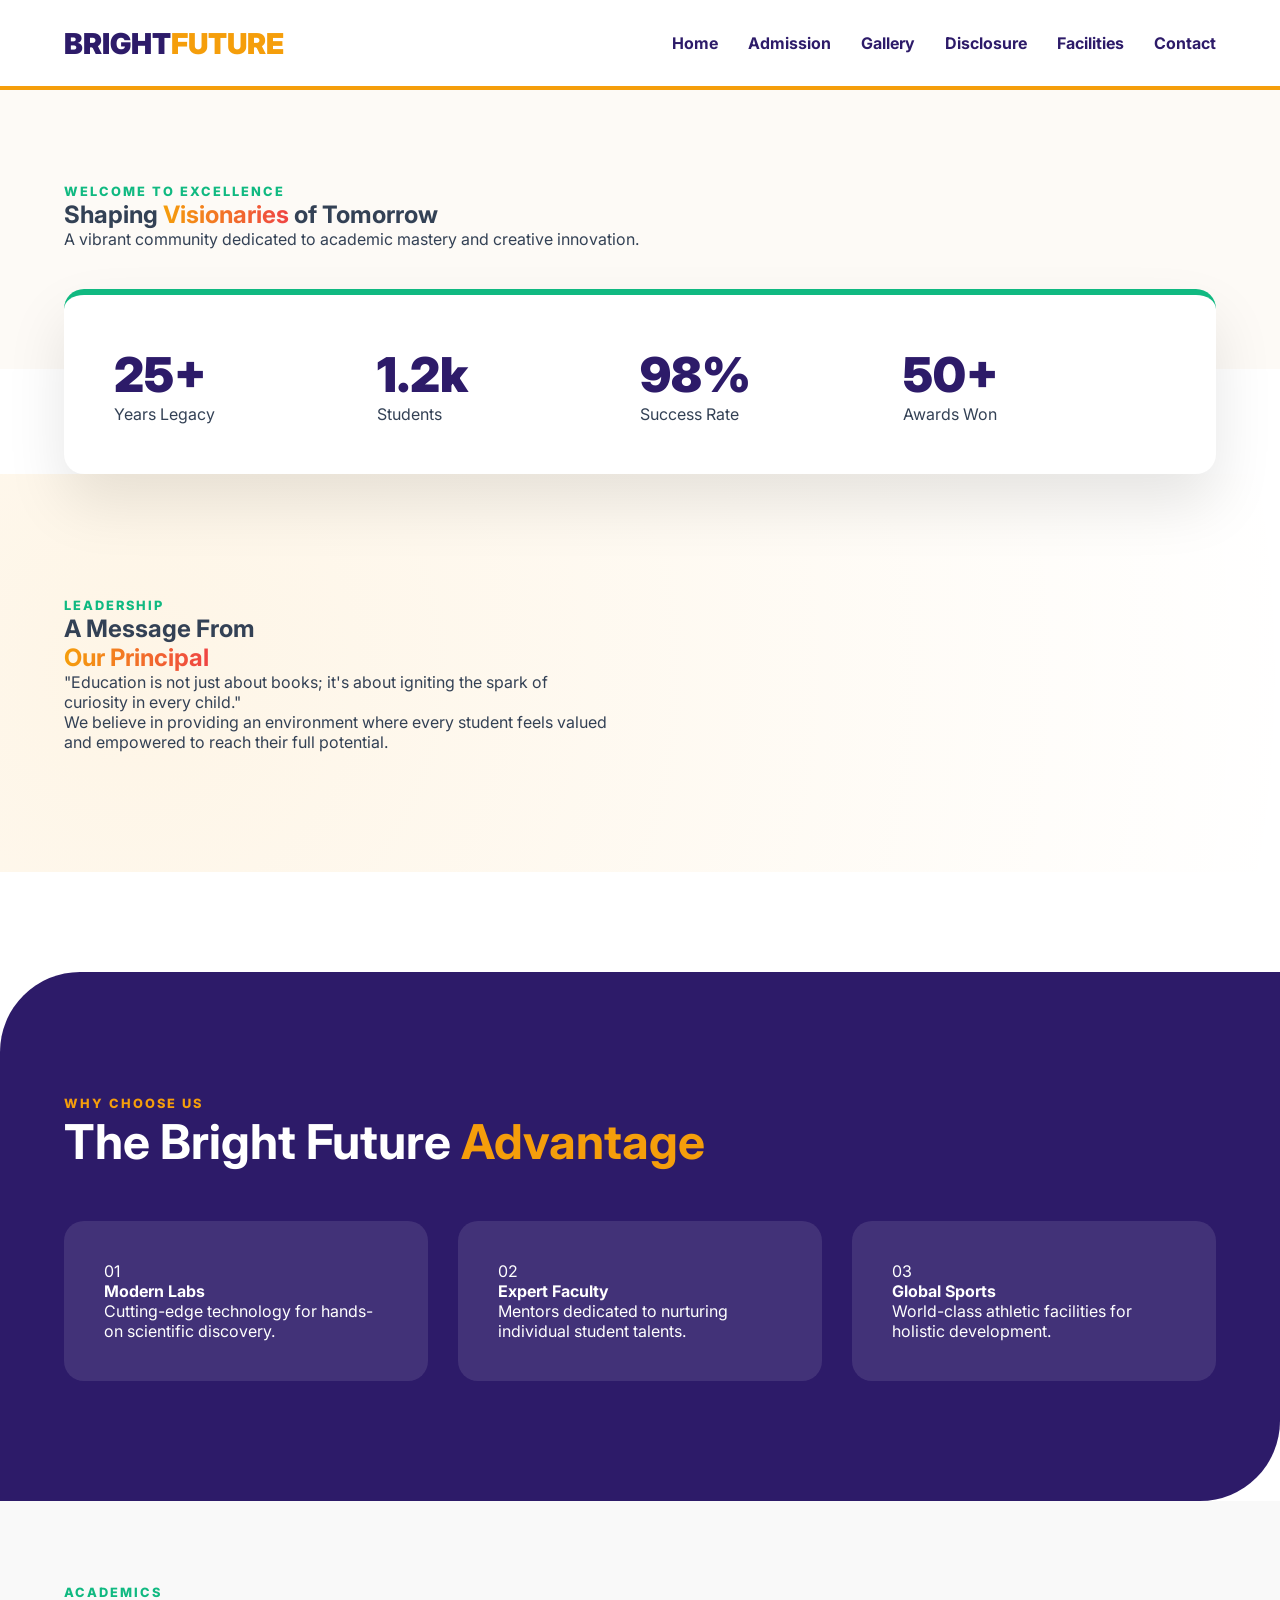
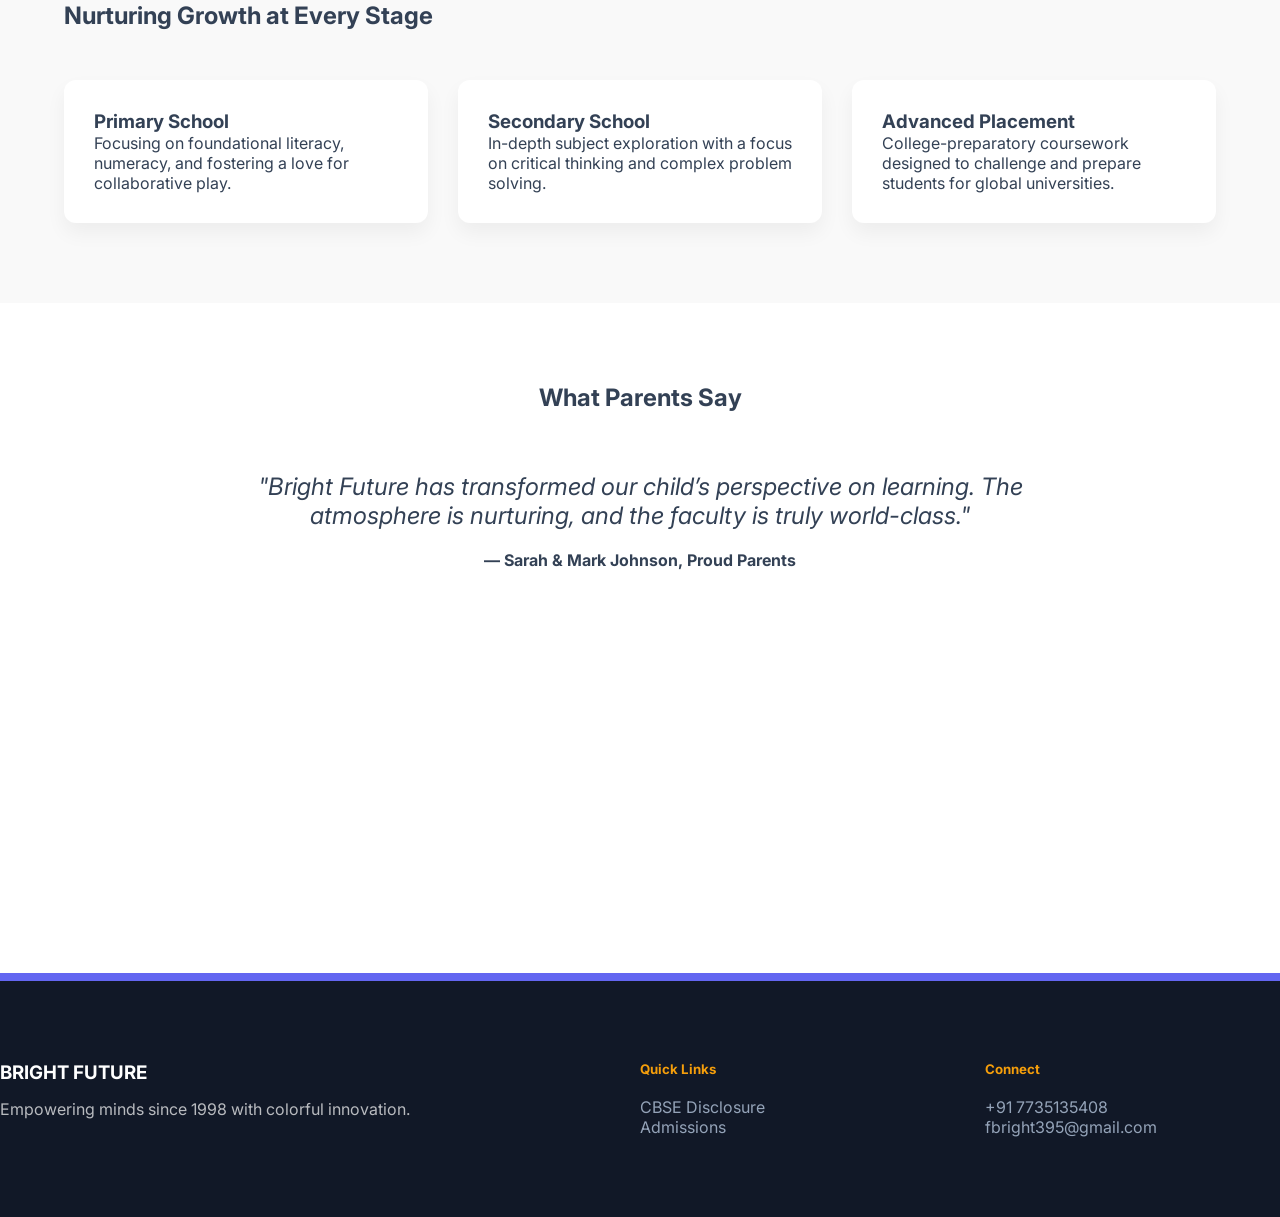
==== index.html @ 4fc4b524 "first commit" ====
<!DOCTYPE html>
<html lang="en">
<head>
    <meta charset="UTF-8">
    <meta name="viewport" content="width=device-width, initial-scale=1.0">
    <title>Bright Future Public School | Excellence in Education</title>
    <link rel="stylesheet" href="style.css">
    <link href="https://fonts.googleapis.com/css2?family=Inter:wght@400;700;900&display=swap" rel="stylesheet">
</head>
<body>

    <div id="header-placeholder"></div>

    <main>
        <section class="hero-section">
            <div class="container">
                <div class="hero-content">
                    <span class="eyebrow">Welcome to Excellence</span>
                    <h1>Shaping <span class="text-gradient">Visionaries</span> of Tomorrow</h1>
                    <p>A vibrant community dedicated to academic mastery and creative innovation.</p>
                </div>
            </div>
        </section>

        <div class="container">
            <div class="stats-bar">
                <div class="stat-item">
                    <span class="stat-num">25+</span>
                    <span class="stat-label">Years Legacy</span>
                </div>
                <div class="stat-item">
                    <span class="stat-num">1.2k</span>
                    <span class="stat-label">Students</span>
                </div>
                <div class="stat-item">
                    <span class="stat-num">98%</span>
                    <span class="stat-label">Success Rate</span>
                </div>
                <div class="stat-item">
                    <span class="stat-num">50+</span>
                    <span class="stat-label">Awards Won</span>
                </div>
            </div>
        </div>

        <section class="principal-section">
            <div class="container">
                <div class="p-layout">
                    <!-- <div class="p-image-box">
                        <img src="principal.jpg" alt="Principal">
                    </div> -->
                    <div class="p-content">
                        <span class="eyebrow">Leadership</span>
                        <h2>A Message From <br><span class="text-gradient">Our Principal</span></h2>
                        <p class="p-quote">"Education is not just about books; it's about igniting the spark of curiosity in every child."</p>
                        <p>We believe in providing an environment where every student feels valued and empowered to reach their full potential.</p>
                    </div>
                </div>
            </div>
        </section>

        <section class="why-us">
            <div class="container">
                <span class="eyebrow" style="color: var(--accent);">Why Choose Us</span>
                <h2 style="font-size: 3rem; margin-bottom: 40px;">The Bright Future <span style="color: var(--accent);">Advantage</span></h2>
                <div class="feature-grid-premium">
                    <div class="f-card">
                        <span class="f-num">01</span>
                        <h4>Modern Labs</h4>
                        <p>Cutting-edge technology for hands-on scientific discovery.</p>
                    </div>
                    <div class="f-card">
                        <span class="f-num">02</span>
                        <h4>Expert Faculty</h4>
                        <p>Mentors dedicated to nurturing individual student talents.</p>
                    </div>
                    <div class="f-card">
                        <span class="f-num">03</span>
                        <h4>Global Sports</h4>
                        <p>World-class athletic facilities for holistic development.</p>
                    </div>
                </div>
            </div>
        </section>
        <section class="programs-section" style="padding: 80px 0; background: #f9f9f9;">
            <div class="container">
                <span class="eyebrow">Academics</span>
                <h2 style="margin-bottom: 50px;">Nurturing Growth at Every Stage</h2>
                <div class="programs-grid" style="display: grid; grid-template-columns: repeat(auto-fit, minmax(300px, 1fr)); gap: 30px;">
                    <div class="program-card" style="padding: 30px; background: white; border-radius: 12px; box-shadow: 0 10px 20px rgba(0,0,0,0.05);">
                        <h3>Primary School</h3>
                        <p>Focusing on foundational literacy, numeracy, and fostering a love for collaborative play.</p>
                    </div>
                    <div class="program-card" style="padding: 30px; background: white; border-radius: 12px; box-shadow: 0 10px 20px rgba(0,0,0,0.05);">
                        <h3>Secondary School</h3>
                        <p>In-depth subject exploration with a focus on critical thinking and complex problem solving.</p>
                    </div>
                    <div class="program-card" style="padding: 30px; background: white; border-radius: 12px; box-shadow: 0 10px 20px rgba(0,0,0,0.05);">
                        <h3>Advanced Placement</h3>
                        <p>College-preparatory coursework designed to challenge and prepare students for global universities.</p>
                    </div>
                </div>
            </div>
        </section>

        <section class="testimonials" style="padding: 80px 0;">
            <div class="container">
                <h2 style="text-align: center; margin-bottom: 60px;">What Parents Say</h2>
                <blockquote style="font-size: 1.5rem; font-style: italic; text-align: center; max-width: 800px; margin: 0 auto 20px;">
                    "Bright Future has transformed our child’s perspective on learning. The atmosphere is nurturing, and the faculty is truly world-class."
                </blockquote>
                <p style="text-align: center; font-weight: 700;">— Sarah & Mark Johnson, Proud Parents</p>
            </div>
        </section>

        <section class="cta-section" style="padding: 100px 0; background: var(--primary-color); color: white; text-align: center;">
            <div class="container">
                <h2 style="color: white; margin-bottom: 20px;">Ready to Begin the Journey?</h2>
                <p style="margin-bottom: 30px; font-size: 1.2rem; opacity: 0.9;">Schedule a campus tour today and see why we are the top choice for your child's education.</p>
                <a href="/admissions" class="btn-primary" style="padding: 15px 40px; background: white; color: var(--primary-color); text-decoration: none; font-weight: bold; border-radius: 5px;">Book a Visit</a>
            </div>
        </section>
    </main>

    <div id="footer-placeholder"></div>

    <script src="script.js"></script>
</body>
</html>
---- style.css ----
:root {
    --primary: #2d1b69;       /* Deep Royal Purple */
    --accent: #f59e0b;        /* Amber Orange */
    --accent-glow: rgba(245, 158, 11, 0.2);
    --text-main: #334155;
    --bg-soft: #fdfaf6;
    --container-max: 1200px;
    --transition: all 0.5s cubic-bezier(0.16, 1, 0.3, 1);
}

* { margin: 0; padding: 0; box-sizing: border-box; }
body { font-family: 'Inter', sans-serif; background: #fff; color: var(--text-main); overflow-x: hidden; }

.container { width: 90%; max-width: var(--container-max); margin: 0 auto; }

/* --- HEADER (VISIBLE & COLORFUL) --- */
.navbar {
    height: 90px;
    background: rgba(255, 255, 255, 0.95);
    backdrop-filter: blur(10px);
    border-bottom: 4px solid var(--accent);
    position: fixed; /* Ensures it stays visible */
    top: 0; width: 100%; z-index: 2000;
    display: flex; align-items: center;
}

.nav-container {
    width: 90%; max-width: var(--container-max); margin: 0 auto;
    display: flex; justify-content: space-between; align-items: center;
}

.logo { font-size: 1.8rem; font-weight: 900; color: var(--primary); text-decoration: none; }
.logo span { color: var(--accent); }

.nav-links { display: flex; list-style: none; gap: 30px; }
.nav-links a { text-decoration: none; color: var(--primary); font-weight: 700; transition: 0.3s; }
.nav-links a:hover { color: #ef4444; }

/* --- SECTIONS --- */
.hero-section { padding: 180px 0 120px; background: var(--bg-soft); }
.text-gradient { background: linear-gradient(90deg, #f59e0b, #ef4444); -webkit-background-clip: text; -webkit-text-fill-color: transparent; }
.eyebrow { color: #10b981; text-transform: uppercase; letter-spacing: 2px; font-weight: 800; font-size: 0.8rem; }

.stats-bar {
    display: grid; grid-template-columns: repeat(4, 1fr);
    background: white; padding: 50px; margin-top: -80px;
    border-radius: 20px; box-shadow: 0 30px 60px rgba(0,0,0,0.1);
    border-top: 6px solid #10b981;
}

.stat-num { font-size: 3rem; font-weight: 900; color: var(--primary); display: block; }

.principal-section { padding: 120px 0; background: radial-gradient(circle at 10%, rgba(245,158,11,0.1), transparent); }
.p-layout { display: grid; grid-template-columns: 1fr 1fr; gap: 60px; align-items: center; }
.p-image-box img { width: 100%; border-radius: 30px; border: 10px solid white; box-shadow: 0 20px 40px rgba(0,0,0,0.1); }

.why-us { background: var(--primary); color: white; padding: 120px 0; border-radius: 80px 0; margin-top: 100px; }
.feature-grid-premium { display: grid; grid-template-columns: repeat(3, 1fr); gap: 30px; margin-top: 50px; }
.f-card { background: rgba(255,255,255,0.1); padding: 40px; border-radius: 20px; transition: 0.4s; }
.f-card:hover { transform: translateY(-10px); background: var(--accent); }

/* --- FOOTER --- */
footer { background: #111827; color: white; padding: 80px 0; border-top: 8px solid #6366f1; }
.footer-container { display: grid; grid-template-columns: 2fr 1fr 1fr; gap: 50px; }
.footer-section h5 { color: var(--accent); margin-bottom: 20px; }
.footer-links { list-style: none; }
.footer-links a { color: #94a3b8; text-decoration: none; transition: 0.3s; }
.footer-links a:hover { color: white; }
/* --- Gallery Page Styles --- */

.page-title-section {
    padding: 160px 0 60px; /* Space for fixed header */
    text-align: center;
}

.page-title-section h1 {
    font-size: clamp(2.5rem, 6vw, 4rem);
    font-weight: 900;
    letter-spacing: -2px;
    background: var(--grad-cool);
    -webkit-background-clip: text;
    -webkit-text-fill-color: transparent;
    margin-top: 10px;
}

/* --- Filtering System --- */
.gallery-filters {
    display: flex;
    justify-content: center;
    gap: 15px;
    margin-bottom: 50px;
    flex-wrap: wrap;
}

.filter-btn {
    padding: 12px 28px;
    border: 2px solid var(--accent);
    background: transparent;
    border-radius: 100px;
    color: var(--primary);
    font-weight: 700;
    cursor: pointer;
    transition: var(--transition);
    font-size: 0.9rem;
    text-transform: uppercase;
    letter-spacing: 1px;
}

.filter-btn.active, .filter-btn:hover {
    background: var(--accent);
    color: white;
    box-shadow: 0 10px 20px var(--accent-glow);
    transform: translateY(-3px);
}

/* --- Gallery Grid --- */
.gallery-grid {
    display: grid;
    grid-template-columns: repeat(auto-fill, minmax(300px, 1fr));
    gap: 25px;
    padding-bottom: 100px;
}

.gallery-item {
    position: relative;
    border-radius: var(--radius-md);
    overflow: hidden;
    height: 350px;
    background: var(--bg-soft);
    box-shadow: 0 10px 30px rgba(0,0,0,0.05);
    transition: var(--transition);
}

.gallery-item img {
    width: 100%;
    height: 100%;
    object-fit: cover;
    transition: transform 0.8s cubic-bezier(0.16, 1, 0.3, 1);
}

/* --- Colorful Overlays --- */
.gallery-item .overlay {
    position: absolute;
    inset: 0;
    display: flex;
    align-items: flex-end;
    padding: 30px;
    background: linear-gradient(to top, rgba(45, 27, 105, 0.9), transparent);
    opacity: 0;
    transition: var(--transition);
}

.gallery-item .overlay span {
    color: white;
    font-weight: 800;
    font-size: 1.2rem;
    transform: translateY(20px);
    transition: var(--transition);
}

/* Dynamic Hover Effects */
.gallery-item:hover {
    transform: scale(1.02);
    box-shadow: 0 20px 40px rgba(0,0,0,0.15);
}

.gallery-item:hover img {
    transform: scale(1.1);
}

.gallery-item:hover .overlay {
    opacity: 1;
}

.gallery-item:hover .overlay span {
    transform: translateY(0);
}

/* Specific Border Colors per Category */
.gallery-item.campus { border-bottom: 5px solid #10b981; } /* Green */
.gallery-item.events { border-bottom: 5px solid #f59e0b; } /* Orange */
.gallery-item.sports { border-bottom: 5px solid #6366f1; } /* Blue */

/* --- Simple Filter Logic Animation --- */
.gallery-item.hide {
    display: none;
}

.gallery-item.show {
    animation: fadeIn 0.5s ease forwards;
}

@keyframes fadeIn {
    from { opacity: 0; transform: translateY(20px); }
    to { opacity: 1; transform: translateY(0); }
}
/* --- Admission Page Specific Styles --- */

.page-header-vibrant {
    padding: 160px 0 80px;
    background: radial-gradient(circle at 80% 20%, rgba(245, 158, 11, 0.15), transparent 40%);
    text-align: center;
}

.subtitle {
    font-size: 1.2rem;
    color: var(--text-muted);
    max-width: 600px;
    margin: 20px auto 0;
}

.section-title {
    text-align: center;
    margin-bottom: 50px;
    font-size: 2.5rem;
    color: var(--primary);
}

/* Step Card Enhancements */
.admission-grid {
    display: grid;
    grid-template-columns: repeat(auto-fit, minmax(250px, 1fr));
    gap: 30px;
    margin-bottom: 100px;
}

.step-card {
    background: white;
    padding: 40px;
    border-radius: var(--radius-md);
    box-shadow: 0 20px 40px rgba(0,0,0,0.05);
    border-top: 5px solid var(--primary);
    transition: var(--transition);
}

.step-card:hover { transform: translateY(-10px); }
.orange-glow { border-color: #f59e0b; }
.green-glow { border-color: #10b981; }
.blue-glow { border-color: #3b82f6; }
.purple-glow { border-color: #a855f7; }

.step-num {
    font-size: 3rem;
    font-weight: 900;
    opacity: 0.1;
    display: block;
    margin-bottom: -20px;
}

/* Requirements & Table Section */
.details-section {
    background: var(--bg-soft);
    padding: 100px 0;
}

.admission-details-layout {
    display: grid;
    grid-template-columns: 1fr 1fr;
    gap: 80px;
}

.fancy-list {
    list-style: none;
    margin-top: 30px;
}

.fancy-list li {
    padding: 15px 0;
    border-bottom: 1px solid rgba(0,0,0,0.05);
    font-weight: 600;
    color: var(--text-main);
}

.fancy-list li::before {
    content: "✓";
    color: #10b981;
    margin-right: 15px;
    font-weight: 900;
}

/* Age Table Styling */
.table-container {
    background: white;
    padding: 30px;
    border-radius: var(--radius-md);
    margin-top: 30px;
    box-shadow: 0 10px 30px rgba(0,0,0,0.03);
}

table {
    width: 100%;
    border-collapse: collapse;
}

th {
    text-align: left;
    padding: 15px;
    background: var(--primary);
    color: white;
}

td {
    padding: 15px;
    border-bottom: 1px solid #eee;
}

/* Download CTA */
.download-section {
    padding: 100px 0;
    text-align: center;
}

.download-box {
    background: var(--grad-warm);
    padding: 60px;
    border-radius: var(--radius-lg);
    color: white;
}

.btn-download {
    display: inline-block;
    margin-top: 30px;
    padding: 15px 40px;
    background: white;
    color: #ef4444;
    text-decoration: none;
    font-weight: 800;
    border-radius: 100px;
    transition: var(--transition);
}

.btn-download:hover {
    transform: scale(1.05);
    box-shadow: 0 15px 30px rgba(0,0,0,0.2);
}

/* Responsive */
@media (max-width: 768px) {
    .admission-details-layout { grid-template-columns: 1fr; }
}
/* --- Mandatory Disclosure Page Fixes --- */

.disclosure {
    padding-top: 160px; /* FIX: This pushes content below the fixed header */
    padding-bottom: 100px;
}

.disclosure h1 {
    font-size: 3rem;
    font-weight: 900;
    text-align: center;
    margin-bottom: 50px;
    background: var(--grad-warm);
    -webkit-background-clip: text;
    -webkit-text-fill-color: transparent;
}

.disclosure-header {
    background: var(--primary);
    color: var(--accent);
    padding: 15px 25px;
    border-radius: 12px 12px 0 0;
    font-size: 1.1rem;
    letter-spacing: 1px;
    margin-top: 40px;
    display: inline-block;
}

/* --- Table Styling (Colorful & Clean) --- */
.disclosure-table {
    width: 100%;
    border-collapse: collapse;
    background: white;
    border-radius: 0 12px 12px 12px;
    overflow: hidden;
    box-shadow: 0 20px 40px rgba(0,0,0,0.05);
    margin-bottom: 20px;
}

.disclosure-table th {
    background: #f8fafc;
    color: var(--primary);
    text-align: left;
    padding: 20px;
    font-weight: 800;
    font-size: 0.85rem;
    text-transform: uppercase;
    border-bottom: 2px solid var(--accent);
}

.disclosure-table td {
    padding: 18px 20px;
    border-bottom: 1px solid #f1f5f9;
    color: var(--text-main);
    font-size: 0.95rem;
}

.disclosure-table tr:hover {
    background-color: var(--bg-soft);
}

/* --- Document Buttons --- */
.doc-btn {
    display: inline-block;
    padding: 8px 16px;
    background: var(--grad-teal);
    color: white !important;
    text-decoration: none;
    border-radius: 6px;
    font-size: 0.8rem;
    font-weight: 700;
    transition: var(--transition);
}

.doc-btn:hover {
    transform: scale(1.05);
    box-shadow: 0 5px 15px rgba(16, 185, 129, 0.3);
}

/* --- Result Grid --- */
.result-grid {
    display: grid;
    grid-template-columns: 1fr 1fr;
    gap: 30px;
    margin-top: 20px;
}

@media (max-width: 768px) {
    .result-grid {
        grid-template-columns: 1fr;
    }
    .disclosure-table {
        display: block;
        overflow-x: auto; /* Allows horizontal scroll on small phones */
    }
}
/* Specific fix for the Mandatory Disclosure page alignment */
.disclosure {
    position: relative;
    z-index: 10; /* Lower than navbar, but higher than body */
    padding-top: 180px !important; /* Force the space */
    display: block !important;
    opacity: 1 !important;
    visibility: visible !important;
    background: #fff; /* Ensure it's not transparent */
}

/* Ensure the H1 is bold and clear */
.disclosure h1 {
    margin-bottom: 40px;
    text-align: center;
    font-size: 3.5rem;
    font-weight: 900;
    color: var(--primary);
    background: var(--grad-warm);
    -webkit-background-clip: text;
    -webkit-text-fill-color: transparent;
}
/* --- Contact Page Styles --- */

.contact-page {
    padding-top: 160px; /* Clear fixed header */
    padding-bottom: 100px;
}

.contact-grid {
    display: grid;
    grid-template-columns: 1fr 1fr;
    gap: 60px;
    align-items: start;
}

/* Info Panel Styling */
.contact-info-panel h1 {
    font-size: 3.5rem;
    font-weight: 900;
    color: var(--primary);
    margin: 10px 0 20px;
    line-height: 1.1;
}

.description {
    font-size: 1.2rem;
    color: var(--text-main);
    margin-bottom: 40px;
    opacity: 0.8;
}

.info-block {
    margin-bottom: 30px;
    padding-left: 20px;
    border-left: 4px solid var(--accent);
}

.info-block h4 {
    text-transform: uppercase;
    font-size: 0.8rem;
    letter-spacing: 2px;
    color: #ef4444; /* Vibrant Red/Orange */
    margin-bottom: 5px;
}

.info-block p {
    font-size: 1.1rem;
    font-weight: 700;
    color: var(--primary);
}

/* Form Panel Styling */
.contact-form-panel {
    background: white;
    padding: 50px;
    border-radius: 30px;
    box-shadow: 0 30px 60px rgba(0,0,0,0.1);
    border: 1px solid #f1f5f9;
}

.input-group {
    margin-bottom: 25px;
}

.input-group label {
    display: block;
    font-weight: 700;
    font-size: 0.9rem;
    margin-bottom: 10px;
    color: var(--primary);
}

.input-group input, 
.input-group select, 
.input-group textarea {
    width: 100%;
    padding: 15px;
    border: 2px solid #e2e8f0;
    border-radius: 12px;
    font-family: inherit;
    font-size: 1rem;
    transition: var(--transition);
    background: #f8fafc;
}

.input-group input:focus, 
.input-group textarea:focus {
    outline: none;
    border-color: var(--accent);
    background: white;
    box-shadow: 0 0 0 4px var(--accent-glow);
}

/* Submit Button */
.form-submit {
    width: 100%;
    padding: 18px;
    background: var(--primary);
    color: white;
    border: none;
    border-radius: 12px;
    font-weight: 800;
    font-size: 1rem;
    cursor: pointer;
    transition: var(--transition);
}

.form-submit:hover {
    background: #ef4444;
    transform: translateY(-3px);
    box-shadow: 0 10px 20px rgba(239, 68, 68, 0.3);
}

/* Responsive Fixes */
@media (max-width: 992px) {
    .contact-grid {
        grid-template-columns: 1fr;
        gap: 40px;
    }
    
    .contact-info-panel {
        text-align: center;
    }
    
    .info-block {
        border-left: none;
        border-bottom: 1px solid #eee;
        padding: 0 0 20px 0;
    }
}
/* --- Facilities Page Specific Styles --- */

/* Clear the fixed header */
.page-title-section {
    padding: 160px 0 60px;
    text-align: center;
    background: var(--bg-soft);
}

.page-title-section h1 {
    font-size: clamp(2.5rem, 6vw, 4rem);
    font-weight: 900;
    color: var(--primary);
    letter-spacing: -2px;
}

/* Facility Section Base */
.facility-section {
    display: flex;
    align-items: center;
    min-height: 500px;
    overflow: hidden;
}

.facility-image {
    flex: 1;
    height: 500px;
    background-size: cover;
    background-position: center;
    transition: transform 0.8s cubic-bezier(0.16, 1, 0.3, 1);
}

.facility-text {
    flex: 1;
    padding: 60px 10%;
}

.facility-text h3 {
    font-size: 2.2rem;
    font-weight: 800;
    color: var(--primary);
    margin-bottom: 20px;
    position: relative;
}

/* Decorative colorful underlines */
.facility-text h3::after {
    content: '';
    position: absolute;
    bottom: -10px;
    left: 0;
    width: 60px;
    height: 5px;
    border-radius: 10px;
}

.facility-text p {
    font-size: 1.15rem;
    line-height: 1.8;
    color: var(--text-main);
}

/* Alternating Layout Logic */
.facility-section.odd {
    flex-direction: row;
}

.facility-section.even {
    flex-direction: row-reverse;
    background-color: #f8fafc;
}

/* Colorful Accents per Section */
.facility-section.odd:nth-of-type(1) h3::after { background: #10b981; } /* Green for Labs */
.facility-section.even h3::after { background: #3b82f6; }               /* Blue for Classrooms */
.facility-section.odd:nth-of-type(3) h3::after { background: #f59e0b; } /* Orange for Library */

/* Hover Effects */
.facility-section:hover .facility-image {
    transform: scale(1.05);
}

/* Responsive Design for Mobile */
@media (max-width: 992px) {
    .facility-section, 
    .facility-section.even {
        flex-direction: column; /* Stack vertically on small screens */
    }
    
    .facility-image {
        width: 100%;
        height: 300px;
    }
    
    .facility-text {
        padding: 50px 20px;
        text-align: center;
    }

    .facility-text h3::after {
        left: 50%;
        transform: translateX(-50%);
    }
}
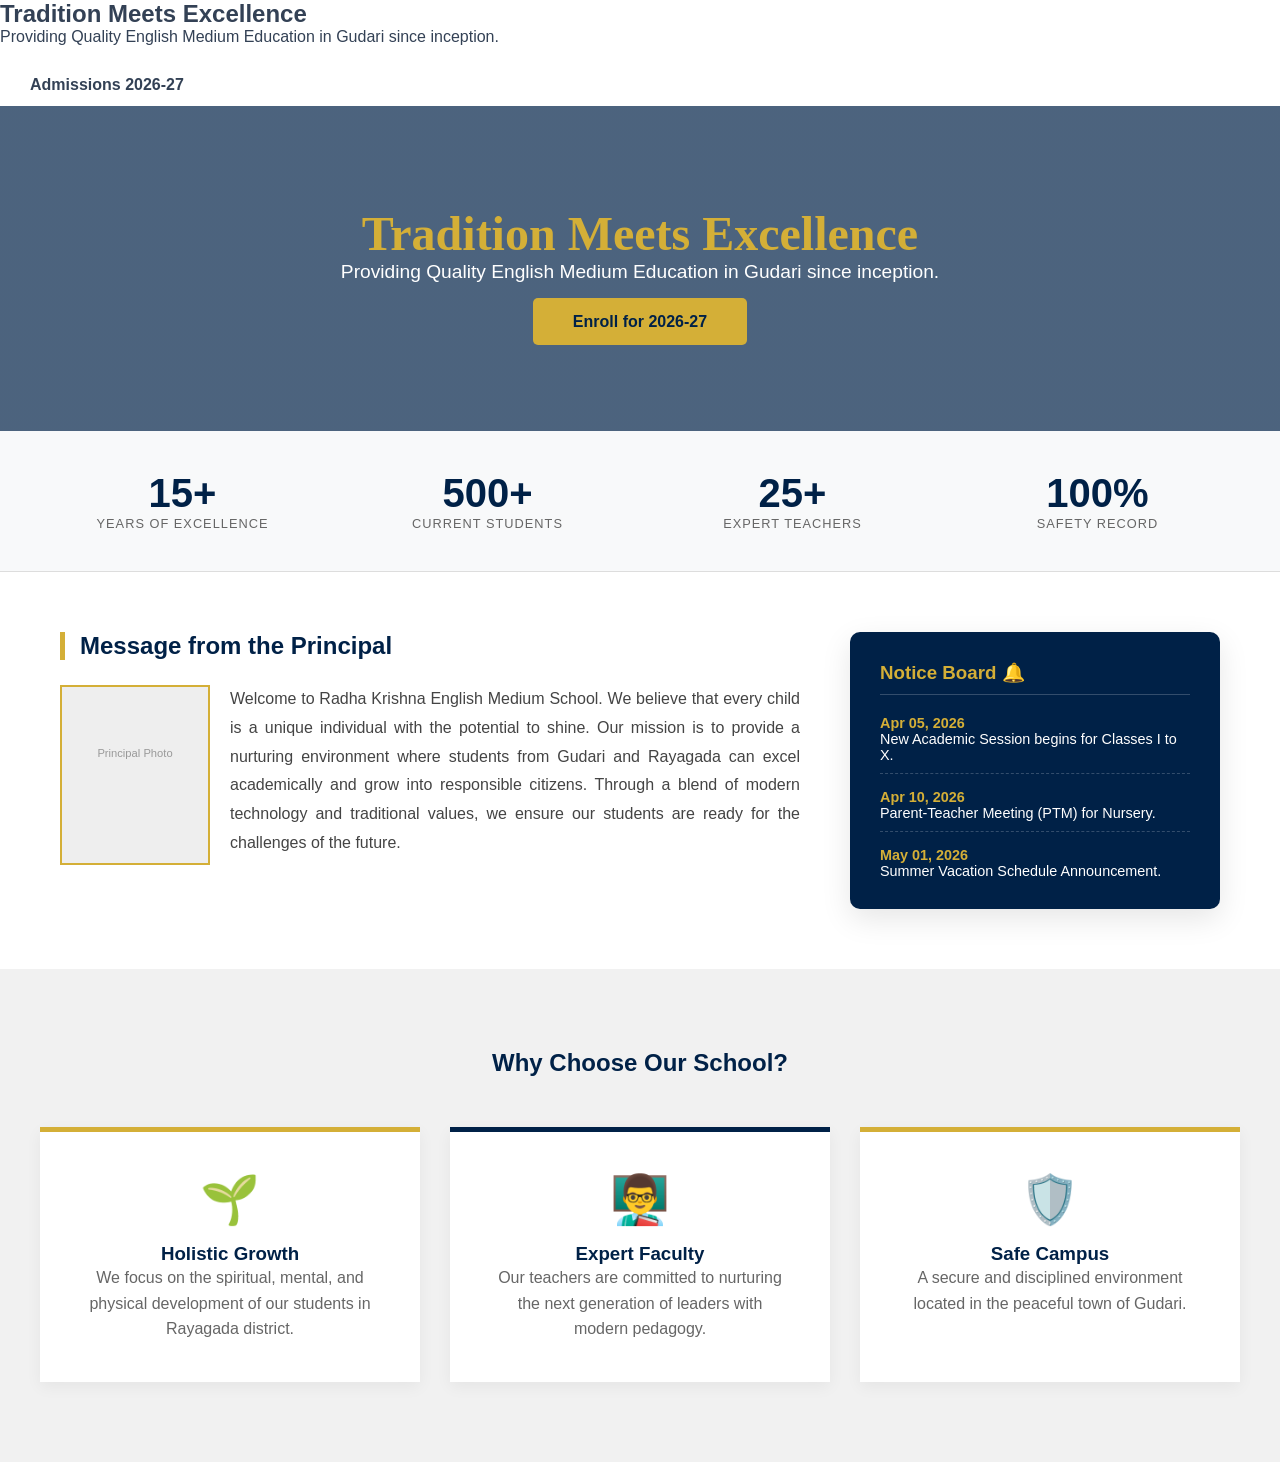
==== commit e96d7a08: "Update school branding and content in index.html" ====
--- a/index.html
+++ b/index.html
@@ -2,128 +2,111 @@
 <html lang="en">
 <head>
     <meta charset="UTF-8">
-    <meta name="viewport" content="width=device-width, initial-scale=1.0">
-    <title>Bright Future Public School | Excellence in Education</title>
+    <title>Radha Krishna EMS | Home</title>
     <link rel="stylesheet" href="style.css">
-    <link href="https://fonts.googleapis.com/css2?family=Inter:wght@400;700;900&display=swap" rel="stylesheet">
+    <link href="https://fonts.googleapis.com/css2?family=Poppins:wght@400;600&display=swap" rel="stylesheet">
 </head>
 <body>
+    <div id="header"></div>
 
-    <div id="header-placeholder"></div>
+    <section class="hero-rk">
+        <div class="hero-content">
+            <h2>Tradition Meets Excellence</h2>
+            <p>Providing Quality English Medium Education in Gudari since inception.</p>
+            <br>
+            <a href="admission.html" style="background: var(--gold); color: var(--navy); padding: 12px 30px; text-decoration: none; font-weight: bold; display: inline-block;">Admissions 2026-27</a>
+        </div>
+    </section>
 
-    <main>
-        <section class="hero-section">
-            <div class="container">
-                <div class="hero-content">
-                    <span class="eyebrow">Welcome to Excellence</span>
-                    <h1>Shaping <span class="text-gradient">Visionaries</span> of Tomorrow</h1>
-                    <p>A vibrant community dedicated to academic mastery and creative innovation.</p>
+    <section class="hero-rk" style="background: linear-gradient(rgba(0, 33, 71, 0.7), rgba(0, 33, 71, 0.7)), url('images/school-building.jpg'); background-size: cover; background-position: center; color: white; padding: 100px 20px; text-align: center;">
+        <div class="hero-content">
+            <h2 style="font-size: 3rem; font-family: serif; color: #D4AF37;">Tradition Meets Excellence</h2>
+            <p style="font-size: 1.2rem; margin-bottom: 30px;">Providing Quality English Medium Education in Gudari since inception.</p>
+            <a href="admission.html" style="background: #D4AF37; color: #002147; padding: 15px 40px; text-decoration: none; font-weight: bold; border-radius: 5px; transition: 0.3s;">Enroll for 2026-27</a>
+        </div>
+    </section>
+
+    <div style="background: #f8f9fa; padding: 40px 0; border-bottom: 1px solid #ddd;">
+        <div style="max-width: 1200px; margin: 0 auto; display: grid; grid-template-columns: repeat(auto-fit, minmax(200px, 1fr)); text-align: center; gap: 20px;">
+            <div>
+                <h3 style="font-size: 2.5rem; color: #002147; margin: 0;">15+</h3>
+                <p style="color: #666; text-transform: uppercase; font-size: 0.8rem; letter-spacing: 1px;">Years of Excellence</p>
+            </div>
+            <div>
+                <h3 style="font-size: 2.5rem; color: #002147; margin: 0;">500+</h3>
+                <p style="color: #666; text-transform: uppercase; font-size: 0.8rem; letter-spacing: 1px;">Current Students</p>
+            </div>
+            <div>
+                <h3 style="font-size: 2.5rem; color: #002147; margin: 0;">25+</h3>
+                <p style="color: #666; text-transform: uppercase; font-size: 0.8rem; letter-spacing: 1px;">Expert Teachers</p>
+            </div>
+            <div>
+                <h3 style="font-size: 2.5rem; color: #002147; margin: 0;">100%</h3>
+                <p style="color: #666; text-transform: uppercase; font-size: 0.8rem; letter-spacing: 1px;">Safety Record</p>
+            </div>
+        </div>
+    </div>
+
+    <div style="max-width: 1200px; margin: 60px auto; padding: 0 20px; display: grid; grid-template-columns: 2fr 1fr; gap: 50px;">
+        
+        <div>
+            <h2 style="color: #002147; border-left: 5px solid #D4AF37; padding-left: 15px; margin-bottom: 25px;">Message from the Principal</h2>
+            <div style="display: flex; gap: 20px; align-items: flex-start;">
+                <div style="flex-shrink: 0; width: 150px; height: 180px; background: #eee; border: 2px solid #D4AF37;">
+                    <p style="text-align: center; padding-top: 60px; font-size: 0.7rem; color: #999;">Principal Photo</p>
                 </div>
-            </div>
-        </section>
-
-        <div class="container">
-            <div class="stats-bar">
-                <div class="stat-item">
-                    <span class="stat-num">25+</span>
-                    <span class="stat-label">Years Legacy</span>
-                </div>
-                <div class="stat-item">
-                    <span class="stat-num">1.2k</span>
-                    <span class="stat-label">Students</span>
-                </div>
-                <div class="stat-item">
-                    <span class="stat-num">98%</span>
-                    <span class="stat-label">Success Rate</span>
-                </div>
-                <div class="stat-item">
-                    <span class="stat-num">50+</span>
-                    <span class="stat-label">Awards Won</span>
-                </div>
+                <p style="line-height: 1.8; color: #444; text-align: justify;">
+                    Welcome to Radha Krishna English Medium School. We believe that every child is a unique individual with the potential to shine. Our mission is to provide a nurturing environment where students from Gudari and Rayagada can excel academically and grow into responsible citizens. Through a blend of modern technology and traditional values, we ensure our students are ready for the challenges of the future.
+                </p>
             </div>
         </div>
 
-        <section class="principal-section">
-            <div class="container">
-                <div class="p-layout">
-                    <!-- <div class="p-image-box">
-                        <img src="principal.jpg" alt="Principal">
-                    </div> -->
-                    <div class="p-content">
-                        <span class="eyebrow">Leadership</span>
-                        <h2>A Message From <br><span class="text-gradient">Our Principal</span></h2>
-                        <p class="p-quote">"Education is not just about books; it's about igniting the spark of curiosity in every child."</p>
-                        <p>We believe in providing an environment where every student feels valued and empowered to reach their full potential.</p>
-                    </div>
+        <div style="background: #002147; color: white; padding: 30px; border-radius: 10px; box-shadow: 0 10px 30px rgba(0,0,0,0.1);">
+            <h3 style="color: #D4AF37; margin-bottom: 20px; border-bottom: 1px solid rgba(255,255,255,0.2); padding-bottom: 10px;">Notice Board 🔔</h3>
+            <ul style="list-style: none; padding: 0; font-size: 0.9rem;">
+                <li style="margin-bottom: 15px; border-bottom: 1px dashed rgba(255,255,255,0.2); padding-bottom: 10px;">
+                    <span style="display: block; font-weight: bold; color: #D4AF37;">Apr 05, 2026</span>
+                    New Academic Session begins for Classes I to X.
+                </li>
+                <li style="margin-bottom: 15px; border-bottom: 1px dashed rgba(255,255,255,0.2); padding-bottom: 10px;">
+                    <span style="display: block; font-weight: bold; color: #D4AF37;">Apr 10, 2026</span>
+                    Parent-Teacher Meeting (PTM) for Nursery.
+                </li>
+                <li>
+                    <span style="display: block; font-weight: bold; color: #D4AF37;">May 01, 2026</span>
+                    Summer Vacation Schedule Announcement.
+                </li>
+            </ul>
+        </div>
+    </div>
+
+    <div style="background: #f1f1f1; padding: 80px 20px;">
+        <div style="max-width: 1200px; margin: 0 auto;">
+            <h2 style="text-align: center; color: #002147; margin-bottom: 50px;">Why Choose Our School?</h2>
+            <div style="display: grid; grid-template-columns: repeat(auto-fit, minmax(300px, 1fr)); gap: 30px;">
+                
+                <div style="background: white; padding: 40px; border-top: 5px solid #D4AF37; text-align: center; box-shadow: 0 5px 15px rgba(0,0,0,0.05);">
+                    <div style="font-size: 3rem; margin-bottom: 15px;">🌱</div>
+                    <h3 style="color: #002147;">Holistic Growth</h3>
+                    <p style="color: #666; line-height: 1.6;">We focus on the spiritual, mental, and physical development of our students in Rayagada district.</p>
                 </div>
+
+                <div style="background: white; padding: 40px; border-top: 5px solid #002147; text-align: center; box-shadow: 0 5px 15px rgba(0,0,0,0.05);">
+                    <div style="font-size: 3rem; margin-bottom: 15px;">👨‍🏫</div>
+                    <h3 style="color: #002147;">Expert Faculty</h3>
+                    <p style="color: #666; line-height: 1.6;">Our teachers are committed to nurturing the next generation of leaders with modern pedagogy.</p>
+                </div>
+
+                <div style="background: white; padding: 40px; border-top: 5px solid #D4AF37; text-align: center; box-shadow: 0 5px 15px rgba(0,0,0,0.05);">
+                    <div style="font-size: 3rem; margin-bottom: 15px;">🛡️</div>
+                    <h3 style="color: #002147;">Safe Campus</h3>
+                    <p style="color: #666; line-height: 1.6;">A secure and disciplined environment located in the peaceful town of Gudari.</p>
+                </div>
+
             </div>
-        </section>
-
-        <section class="why-us">
-            <div class="container">
-                <span class="eyebrow" style="color: var(--accent);">Why Choose Us</span>
-                <h2 style="font-size: 3rem; margin-bottom: 40px;">The Bright Future <span style="color: var(--accent);">Advantage</span></h2>
-                <div class="feature-grid-premium">
-                    <div class="f-card">
-                        <span class="f-num">01</span>
-                        <h4>Modern Labs</h4>
-                        <p>Cutting-edge technology for hands-on scientific discovery.</p>
-                    </div>
-                    <div class="f-card">
-                        <span class="f-num">02</span>
-                        <h4>Expert Faculty</h4>
-                        <p>Mentors dedicated to nurturing individual student talents.</p>
-                    </div>
-                    <div class="f-card">
-                        <span class="f-num">03</span>
-                        <h4>Global Sports</h4>
-                        <p>World-class athletic facilities for holistic development.</p>
-                    </div>
-                </div>
-            </div>
-        </section>
-        <section class="programs-section" style="padding: 80px 0; background: #f9f9f9;">
-            <div class="container">
-                <span class="eyebrow">Academics</span>
-                <h2 style="margin-bottom: 50px;">Nurturing Growth at Every Stage</h2>
-                <div class="programs-grid" style="display: grid; grid-template-columns: repeat(auto-fit, minmax(300px, 1fr)); gap: 30px;">
-                    <div class="program-card" style="padding: 30px; background: white; border-radius: 12px; box-shadow: 0 10px 20px rgba(0,0,0,0.05);">
-                        <h3>Primary School</h3>
-                        <p>Focusing on foundational literacy, numeracy, and fostering a love for collaborative play.</p>
-                    </div>
-                    <div class="program-card" style="padding: 30px; background: white; border-radius: 12px; box-shadow: 0 10px 20px rgba(0,0,0,0.05);">
-                        <h3>Secondary School</h3>
-                        <p>In-depth subject exploration with a focus on critical thinking and complex problem solving.</p>
-                    </div>
-                    <div class="program-card" style="padding: 30px; background: white; border-radius: 12px; box-shadow: 0 10px 20px rgba(0,0,0,0.05);">
-                        <h3>Advanced Placement</h3>
-                        <p>College-preparatory coursework designed to challenge and prepare students for global universities.</p>
-                    </div>
-                </div>
-            </div>
-        </section>
-
-        <section class="testimonials" style="padding: 80px 0;">
-            <div class="container">
-                <h2 style="text-align: center; margin-bottom: 60px;">What Parents Say</h2>
-                <blockquote style="font-size: 1.5rem; font-style: italic; text-align: center; max-width: 800px; margin: 0 auto 20px;">
-                    "Bright Future has transformed our child’s perspective on learning. The atmosphere is nurturing, and the faculty is truly world-class."
-                </blockquote>
-                <p style="text-align: center; font-weight: 700;">— Sarah & Mark Johnson, Proud Parents</p>
-            </div>
-        </section>
-
-        <section class="cta-section" style="padding: 100px 0; background: var(--primary-color); color: white; text-align: center;">
-            <div class="container">
-                <h2 style="color: white; margin-bottom: 20px;">Ready to Begin the Journey?</h2>
-                <p style="margin-bottom: 30px; font-size: 1.2rem; opacity: 0.9;">Schedule a campus tour today and see why we are the top choice for your child's education.</p>
-                <a href="/admissions" class="btn-primary" style="padding: 15px 40px; background: white; color: var(--primary-color); text-decoration: none; font-weight: bold; border-radius: 5px;">Book a Visit</a>
-            </div>
-        </section>
-    </main>
-
-    <div id="footer-placeholder"></div>
+        </div>
+    </div>   <div id="footer"></div>
 
     <script src="script.js"></script>
 </body>
-</html>+</html>
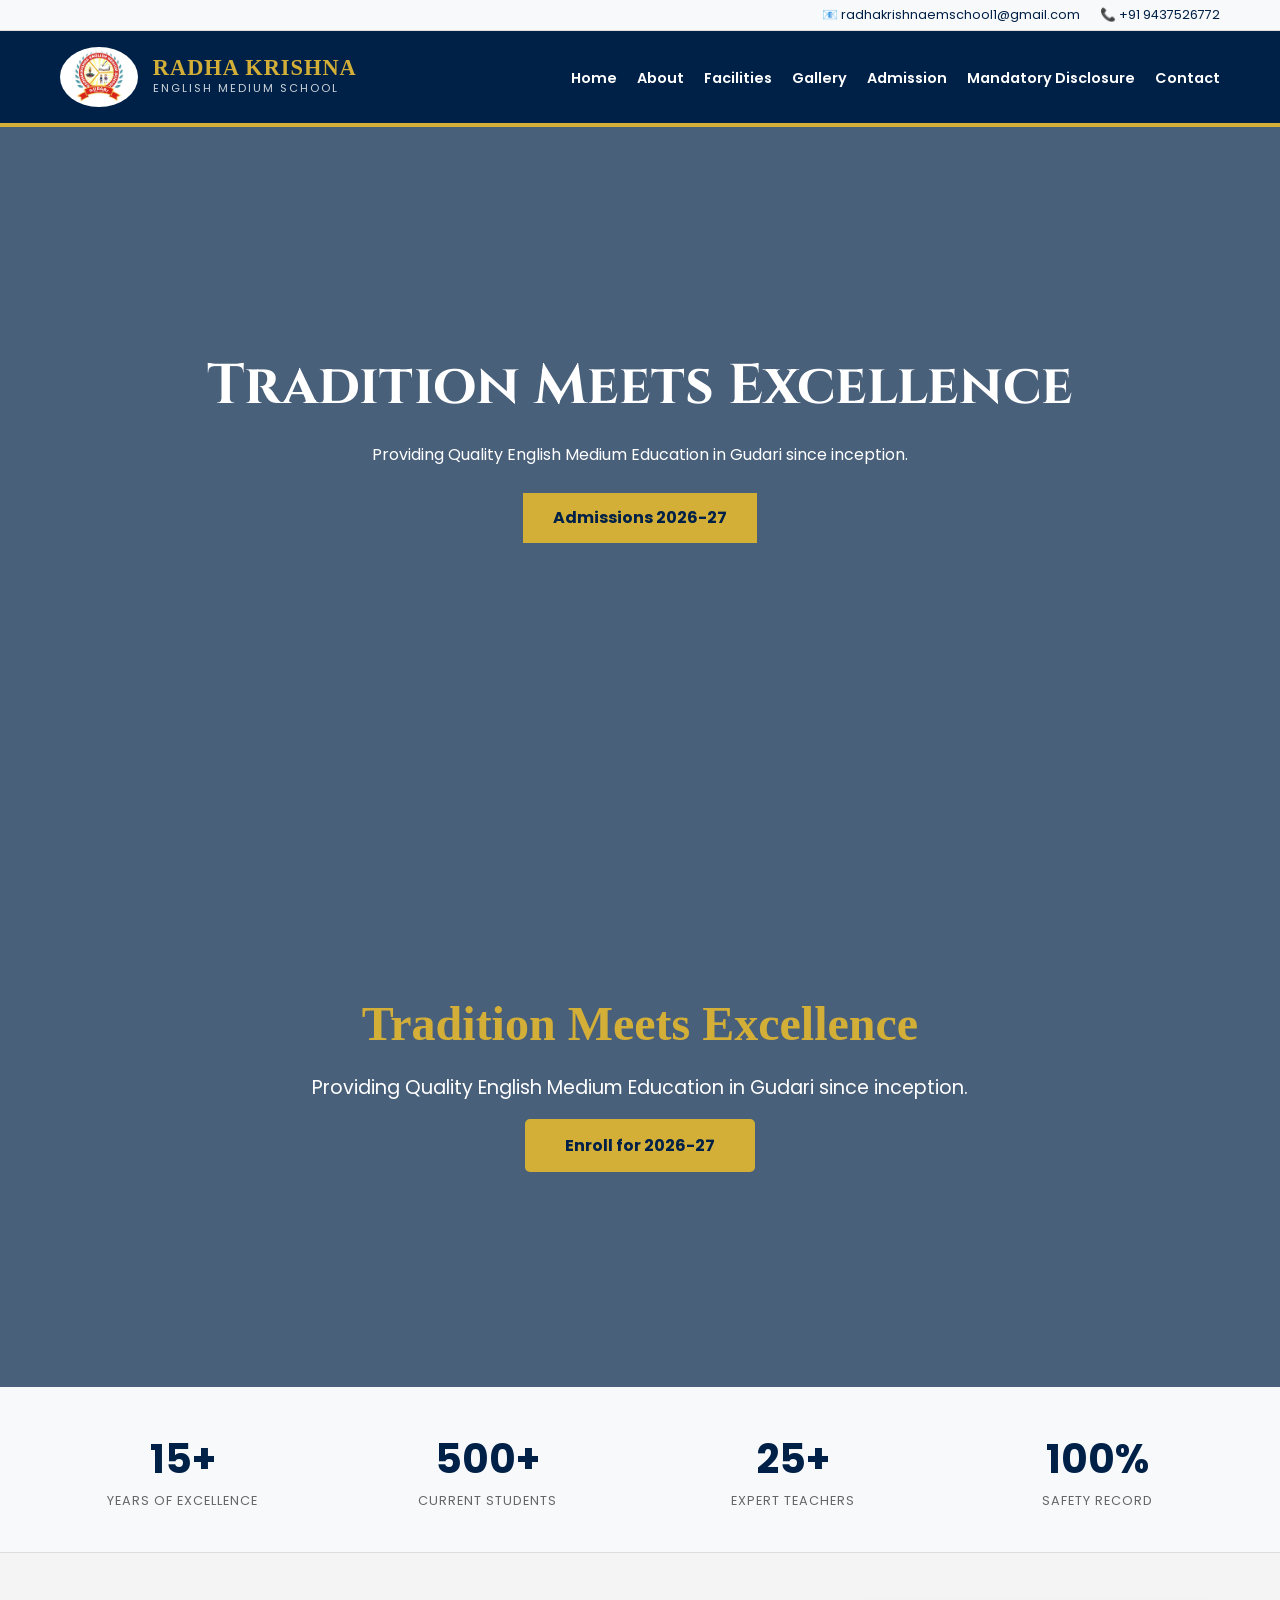
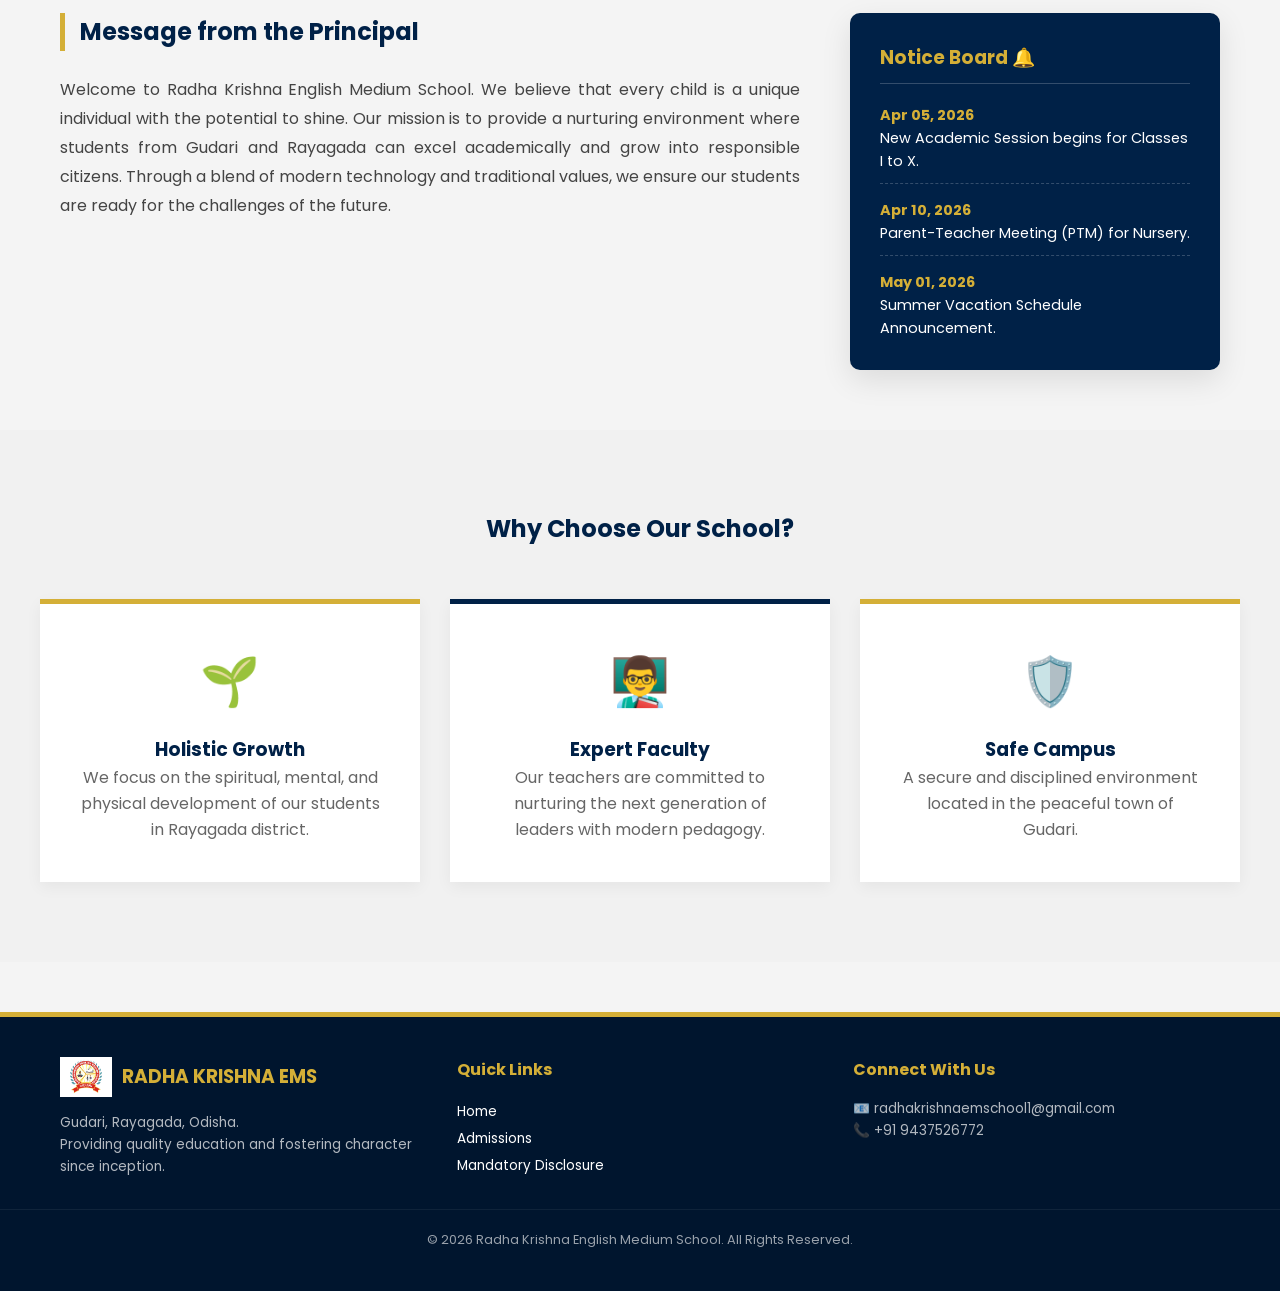
==== commit 6531ca03: "Comment out principal photo div in index.html Commented out the principal photo div in the HTML." ====
--- a/index.html
+++ b/index.html
@@ -52,9 +52,9 @@
         <div>
             <h2 style="color: #002147; border-left: 5px solid #D4AF37; padding-left: 15px; margin-bottom: 25px;">Message from the Principal</h2>
             <div style="display: flex; gap: 20px; align-items: flex-start;">
-                <div style="flex-shrink: 0; width: 150px; height: 180px; background: #eee; border: 2px solid #D4AF37;">
+                <!-- <div style="flex-shrink: 0; width: 150px; height: 180px; background: #eee; border: 2px solid #D4AF37;">
                     <p style="text-align: center; padding-top: 60px; font-size: 0.7rem; color: #999;">Principal Photo</p>
-                </div>
+                </div> -->
                 <p style="line-height: 1.8; color: #444; text-align: justify;">
                     Welcome to Radha Krishna English Medium School. We believe that every child is a unique individual with the potential to shine. Our mission is to provide a nurturing environment where students from Gudari and Rayagada can excel academically and grow into responsible citizens. Through a blend of modern technology and traditional values, we ensure our students are ready for the challenges of the future.
                 </p>
--- a/style.css
+++ b/style.css
@@ -1,691 +1,65 @@
+/* style.css */
+@import url('https://fonts.googleapis.com/css2?family=Cinzel:wght@700&family=Poppins:wght@300;400;600&display=swap');
+
 :root {
-    --primary: #2d1b69;       /* Deep Royal Purple */
-    --accent: #f59e0b;        /* Amber Orange */
-    --accent-glow: rgba(245, 158, 11, 0.2);
-    --text-main: #334155;
-    --bg-soft: #fdfaf6;
-    --container-max: 1200px;
-    --transition: all 0.5s cubic-bezier(0.16, 1, 0.3, 1);
+    --navy: #002147;
+    --gold: #D4AF37;
+    --cream: #fdfdfd;
+    --text: #333;
 }
 
 * { margin: 0; padding: 0; box-sizing: border-box; }
-body { font-family: 'Inter', sans-serif; background: #fff; color: var(--text-main); overflow-x: hidden; }
+body { font-family: 'Poppins', sans-serif; background: #f4f4f4; color: var(--text); line-height: 1.6; }
 
-.container { width: 90%; max-width: var(--container-max); margin: 0 auto; }
+/* Navigation */
+.main-nav { background: var(--navy); color: white; padding: 1rem 0; position: sticky; top: 0; z-index: 1000; border-bottom: 3px solid var(--gold); }
+.nav-container { max-width: 1200px; margin: 0 auto; display: flex; justify-content: space-between; align-items: center; padding: 0 20px; }
+.logo { display: flex; align-items: center; gap: 15px; }
+.logo-icon { font-size: 2.5rem; }
+.logo-text h1 { font-family: 'Cinzel', serif; font-size: 1.4rem; color: var(--gold); line-height: 1; }
+.logo-text p { font-size: 0.8rem; letter-spacing: 2px; text-transform: uppercase; }
+.nav-links { display: flex; list-style: none; gap: 20px; }
+.nav-links a { color: white; text-decoration: none; font-weight: 600; font-size: 0.9rem; transition: 0.3s; }
+.nav-links a:hover { color: var(--gold); }
 
-/* --- HEADER (VISIBLE & COLORFUL) --- */
-.navbar {
-    height: 90px;
-    background: rgba(255, 255, 255, 0.95);
-    backdrop-filter: blur(10px);
-    border-bottom: 4px solid var(--accent);
-    position: fixed; /* Ensures it stays visible */
-    top: 0; width: 100%; z-index: 2000;
-    display: flex; align-items: center;
+/* Hero Section */
+.hero-rk { 
+    height: 70vh; 
+    background: linear-gradient(rgba(0,33,71,0.7), rgba(0,33,71,0.7)), url('images/rayagada_school.jpg');
+    background-size: cover; background-position: center;
+    display: flex; align-items: center; justify-content: center; text-align: center; color: white;
+}
+.hero-rk h2 { font-family: 'Cinzel', serif; font-size: 3.5rem; margin-bottom: 10px; }
+
+/* Academic Cards */
+.section-container { max-width: 1200px; margin: -50px auto 50px; padding: 0 20px; }
+.academic-grid { display: grid; grid-template-columns: repeat(auto-fit, minmax(300px, 1fr)); gap: 30px; }
+.academic-card { 
+    background: white; padding: 40px; border-radius: 0; border-top: 5px solid var(--gold); 
+    box-shadow: 0 15px 35px rgba(0,0,0,0.1); text-align: center;
+}
+.academic-card h3 { color: var(--navy); margin-bottom: 15px; font-family: 'Cinzel', serif; }
+
+/* Disclosure Table Style */
+.disclosure-table { width: 100%; border-collapse: collapse; margin: 20px 0; background: white; }
+.disclosure-table th { background: var(--navy); color: var(--gold); padding: 15px; text-align: left; border: 1px solid #ddd; }
+.disclosure-table td { padding: 12px; border: 1px solid #ddd; font-size: 0.9rem; }
+
+/* Footer */
+.site-footer { background: var(--navy); color: white; padding: 40px 20px 20px; margin-top: 50px; border-top: 5px solid var(--gold); }
+.footer-grid { max-width: 1200px; margin: 0 auto; display: grid; grid-template-columns: 1fr 1fr; gap: 40px; }
+.footer-bottom { text-align: center; margin-top: 40px; padding-top: 20px; border-top: 1px solid rgba(255,255,255,0.1); font-size: 0.8rem; }
+:root {
+    --navy: #002147;
+    --gold: #D4AF37;
 }
 
-.nav-container {
-    width: 90%; max-width: var(--container-max); margin: 0 auto;
-    display: flex; justify-content: space-between; align-items: center;
+body {
+    margin: 0;
+    padding: 0;
+    overflow-x: hidden;
 }
 
-.logo { font-size: 1.8rem; font-weight: 900; color: var(--primary); text-decoration: none; }
-.logo span { color: var(--accent); }
-
-.nav-links { display: flex; list-style: none; gap: 30px; }
-.nav-links a { text-decoration: none; color: var(--primary); font-weight: 700; transition: 0.3s; }
-.nav-links a:hover { color: #ef4444; }
-
-/* --- SECTIONS --- */
-.hero-section { padding: 180px 0 120px; background: var(--bg-soft); }
-.text-gradient { background: linear-gradient(90deg, #f59e0b, #ef4444); -webkit-background-clip: text; -webkit-text-fill-color: transparent; }
-.eyebrow { color: #10b981; text-transform: uppercase; letter-spacing: 2px; font-weight: 800; font-size: 0.8rem; }
-
-.stats-bar {
-    display: grid; grid-template-columns: repeat(4, 1fr);
-    background: white; padding: 50px; margin-top: -80px;
-    border-radius: 20px; box-shadow: 0 30px 60px rgba(0,0,0,0.1);
-    border-top: 6px solid #10b981;
+section, .section-container {
+    padding: 60px 0;
 }
-
-.stat-num { font-size: 3rem; font-weight: 900; color: var(--primary); display: block; }
-
-.principal-section { padding: 120px 0; background: radial-gradient(circle at 10%, rgba(245,158,11,0.1), transparent); }
-.p-layout { display: grid; grid-template-columns: 1fr 1fr; gap: 60px; align-items: center; }
-.p-image-box img { width: 100%; border-radius: 30px; border: 10px solid white; box-shadow: 0 20px 40px rgba(0,0,0,0.1); }
-
-.why-us { background: var(--primary); color: white; padding: 120px 0; border-radius: 80px 0; margin-top: 100px; }
-.feature-grid-premium { display: grid; grid-template-columns: repeat(3, 1fr); gap: 30px; margin-top: 50px; }
-.f-card { background: rgba(255,255,255,0.1); padding: 40px; border-radius: 20px; transition: 0.4s; }
-.f-card:hover { transform: translateY(-10px); background: var(--accent); }
-
-/* --- FOOTER --- */
-footer { background: #111827; color: white; padding: 80px 0; border-top: 8px solid #6366f1; }
-.footer-container { display: grid; grid-template-columns: 2fr 1fr 1fr; gap: 50px; }
-.footer-section h5 { color: var(--accent); margin-bottom: 20px; }
-.footer-links { list-style: none; }
-.footer-links a { color: #94a3b8; text-decoration: none; transition: 0.3s; }
-.footer-links a:hover { color: white; }
-/* --- Gallery Page Styles --- */
-
-.page-title-section {
-    padding: 160px 0 60px; /* Space for fixed header */
-    text-align: center;
-}
-
-.page-title-section h1 {
-    font-size: clamp(2.5rem, 6vw, 4rem);
-    font-weight: 900;
-    letter-spacing: -2px;
-    background: var(--grad-cool);
-    -webkit-background-clip: text;
-    -webkit-text-fill-color: transparent;
-    margin-top: 10px;
-}
-
-/* --- Filtering System --- */
-.gallery-filters {
-    display: flex;
-    justify-content: center;
-    gap: 15px;
-    margin-bottom: 50px;
-    flex-wrap: wrap;
-}
-
-.filter-btn {
-    padding: 12px 28px;
-    border: 2px solid var(--accent);
-    background: transparent;
-    border-radius: 100px;
-    color: var(--primary);
-    font-weight: 700;
-    cursor: pointer;
-    transition: var(--transition);
-    font-size: 0.9rem;
-    text-transform: uppercase;
-    letter-spacing: 1px;
-}
-
-.filter-btn.active, .filter-btn:hover {
-    background: var(--accent);
-    color: white;
-    box-shadow: 0 10px 20px var(--accent-glow);
-    transform: translateY(-3px);
-}
-
-/* --- Gallery Grid --- */
-.gallery-grid {
-    display: grid;
-    grid-template-columns: repeat(auto-fill, minmax(300px, 1fr));
-    gap: 25px;
-    padding-bottom: 100px;
-}
-
-.gallery-item {
-    position: relative;
-    border-radius: var(--radius-md);
-    overflow: hidden;
-    height: 350px;
-    background: var(--bg-soft);
-    box-shadow: 0 10px 30px rgba(0,0,0,0.05);
-    transition: var(--transition);
-}
-
-.gallery-item img {
-    width: 100%;
-    height: 100%;
-    object-fit: cover;
-    transition: transform 0.8s cubic-bezier(0.16, 1, 0.3, 1);
-}
-
-/* --- Colorful Overlays --- */
-.gallery-item .overlay {
-    position: absolute;
-    inset: 0;
-    display: flex;
-    align-items: flex-end;
-    padding: 30px;
-    background: linear-gradient(to top, rgba(45, 27, 105, 0.9), transparent);
-    opacity: 0;
-    transition: var(--transition);
-}
-
-.gallery-item .overlay span {
-    color: white;
-    font-weight: 800;
-    font-size: 1.2rem;
-    transform: translateY(20px);
-    transition: var(--transition);
-}
-
-/* Dynamic Hover Effects */
-.gallery-item:hover {
-    transform: scale(1.02);
-    box-shadow: 0 20px 40px rgba(0,0,0,0.15);
-}
-
-.gallery-item:hover img {
-    transform: scale(1.1);
-}
-
-.gallery-item:hover .overlay {
-    opacity: 1;
-}
-
-.gallery-item:hover .overlay span {
-    transform: translateY(0);
-}
-
-/* Specific Border Colors per Category */
-.gallery-item.campus { border-bottom: 5px solid #10b981; } /* Green */
-.gallery-item.events { border-bottom: 5px solid #f59e0b; } /* Orange */
-.gallery-item.sports { border-bottom: 5px solid #6366f1; } /* Blue */
-
-/* --- Simple Filter Logic Animation --- */
-.gallery-item.hide {
-    display: none;
-}
-
-.gallery-item.show {
-    animation: fadeIn 0.5s ease forwards;
-}
-
-@keyframes fadeIn {
-    from { opacity: 0; transform: translateY(20px); }
-    to { opacity: 1; transform: translateY(0); }
-}
-/* --- Admission Page Specific Styles --- */
-
-.page-header-vibrant {
-    padding: 160px 0 80px;
-    background: radial-gradient(circle at 80% 20%, rgba(245, 158, 11, 0.15), transparent 40%);
-    text-align: center;
-}
-
-.subtitle {
-    font-size: 1.2rem;
-    color: var(--text-muted);
-    max-width: 600px;
-    margin: 20px auto 0;
-}
-
-.section-title {
-    text-align: center;
-    margin-bottom: 50px;
-    font-size: 2.5rem;
-    color: var(--primary);
-}
-
-/* Step Card Enhancements */
-.admission-grid {
-    display: grid;
-    grid-template-columns: repeat(auto-fit, minmax(250px, 1fr));
-    gap: 30px;
-    margin-bottom: 100px;
-}
-
-.step-card {
-    background: white;
-    padding: 40px;
-    border-radius: var(--radius-md);
-    box-shadow: 0 20px 40px rgba(0,0,0,0.05);
-    border-top: 5px solid var(--primary);
-    transition: var(--transition);
-}
-
-.step-card:hover { transform: translateY(-10px); }
-.orange-glow { border-color: #f59e0b; }
-.green-glow { border-color: #10b981; }
-.blue-glow { border-color: #3b82f6; }
-.purple-glow { border-color: #a855f7; }
-
-.step-num {
-    font-size: 3rem;
-    font-weight: 900;
-    opacity: 0.1;
-    display: block;
-    margin-bottom: -20px;
-}
-
-/* Requirements & Table Section */
-.details-section {
-    background: var(--bg-soft);
-    padding: 100px 0;
-}
-
-.admission-details-layout {
-    display: grid;
-    grid-template-columns: 1fr 1fr;
-    gap: 80px;
-}
-
-.fancy-list {
-    list-style: none;
-    margin-top: 30px;
-}
-
-.fancy-list li {
-    padding: 15px 0;
-    border-bottom: 1px solid rgba(0,0,0,0.05);
-    font-weight: 600;
-    color: var(--text-main);
-}
-
-.fancy-list li::before {
-    content: "✓";
-    color: #10b981;
-    margin-right: 15px;
-    font-weight: 900;
-}
-
-/* Age Table Styling */
-.table-container {
-    background: white;
-    padding: 30px;
-    border-radius: var(--radius-md);
-    margin-top: 30px;
-    box-shadow: 0 10px 30px rgba(0,0,0,0.03);
-}
-
-table {
-    width: 100%;
-    border-collapse: collapse;
-}
-
-th {
-    text-align: left;
-    padding: 15px;
-    background: var(--primary);
-    color: white;
-}
-
-td {
-    padding: 15px;
-    border-bottom: 1px solid #eee;
-}
-
-/* Download CTA */
-.download-section {
-    padding: 100px 0;
-    text-align: center;
-}
-
-.download-box {
-    background: var(--grad-warm);
-    padding: 60px;
-    border-radius: var(--radius-lg);
-    color: white;
-}
-
-.btn-download {
-    display: inline-block;
-    margin-top: 30px;
-    padding: 15px 40px;
-    background: white;
-    color: #ef4444;
-    text-decoration: none;
-    font-weight: 800;
-    border-radius: 100px;
-    transition: var(--transition);
-}
-
-.btn-download:hover {
-    transform: scale(1.05);
-    box-shadow: 0 15px 30px rgba(0,0,0,0.2);
-}
-
-/* Responsive */
-@media (max-width: 768px) {
-    .admission-details-layout { grid-template-columns: 1fr; }
-}
-/* --- Mandatory Disclosure Page Fixes --- */
-
-.disclosure {
-    padding-top: 160px; /* FIX: This pushes content below the fixed header */
-    padding-bottom: 100px;
-}
-
-.disclosure h1 {
-    font-size: 3rem;
-    font-weight: 900;
-    text-align: center;
-    margin-bottom: 50px;
-    background: var(--grad-warm);
-    -webkit-background-clip: text;
-    -webkit-text-fill-color: transparent;
-}
-
-.disclosure-header {
-    background: var(--primary);
-    color: var(--accent);
-    padding: 15px 25px;
-    border-radius: 12px 12px 0 0;
-    font-size: 1.1rem;
-    letter-spacing: 1px;
-    margin-top: 40px;
-    display: inline-block;
-}
-
-/* --- Table Styling (Colorful & Clean) --- */
-.disclosure-table {
-    width: 100%;
-    border-collapse: collapse;
-    background: white;
-    border-radius: 0 12px 12px 12px;
-    overflow: hidden;
-    box-shadow: 0 20px 40px rgba(0,0,0,0.05);
-    margin-bottom: 20px;
-}
-
-.disclosure-table th {
-    background: #f8fafc;
-    color: var(--primary);
-    text-align: left;
-    padding: 20px;
-    font-weight: 800;
-    font-size: 0.85rem;
-    text-transform: uppercase;
-    border-bottom: 2px solid var(--accent);
-}
-
-.disclosure-table td {
-    padding: 18px 20px;
-    border-bottom: 1px solid #f1f5f9;
-    color: var(--text-main);
-    font-size: 0.95rem;
-}
-
-.disclosure-table tr:hover {
-    background-color: var(--bg-soft);
-}
-
-/* --- Document Buttons --- */
-.doc-btn {
-    display: inline-block;
-    padding: 8px 16px;
-    background: var(--grad-teal);
-    color: white !important;
-    text-decoration: none;
-    border-radius: 6px;
-    font-size: 0.8rem;
-    font-weight: 700;
-    transition: var(--transition);
-}
-
-.doc-btn:hover {
-    transform: scale(1.05);
-    box-shadow: 0 5px 15px rgba(16, 185, 129, 0.3);
-}
-
-/* --- Result Grid --- */
-.result-grid {
-    display: grid;
-    grid-template-columns: 1fr 1fr;
-    gap: 30px;
-    margin-top: 20px;
-}
-
-@media (max-width: 768px) {
-    .result-grid {
-        grid-template-columns: 1fr;
-    }
-    .disclosure-table {
-        display: block;
-        overflow-x: auto; /* Allows horizontal scroll on small phones */
-    }
-}
-/* Specific fix for the Mandatory Disclosure page alignment */
-.disclosure {
-    position: relative;
-    z-index: 10; /* Lower than navbar, but higher than body */
-    padding-top: 180px !important; /* Force the space */
-    display: block !important;
-    opacity: 1 !important;
-    visibility: visible !important;
-    background: #fff; /* Ensure it's not transparent */
-}
-
-/* Ensure the H1 is bold and clear */
-.disclosure h1 {
-    margin-bottom: 40px;
-    text-align: center;
-    font-size: 3.5rem;
-    font-weight: 900;
-    color: var(--primary);
-    background: var(--grad-warm);
-    -webkit-background-clip: text;
-    -webkit-text-fill-color: transparent;
-}
-/* --- Contact Page Styles --- */
-
-.contact-page {
-    padding-top: 160px; /* Clear fixed header */
-    padding-bottom: 100px;
-}
-
-.contact-grid {
-    display: grid;
-    grid-template-columns: 1fr 1fr;
-    gap: 60px;
-    align-items: start;
-}
-
-/* Info Panel Styling */
-.contact-info-panel h1 {
-    font-size: 3.5rem;
-    font-weight: 900;
-    color: var(--primary);
-    margin: 10px 0 20px;
-    line-height: 1.1;
-}
-
-.description {
-    font-size: 1.2rem;
-    color: var(--text-main);
-    margin-bottom: 40px;
-    opacity: 0.8;
-}
-
-.info-block {
-    margin-bottom: 30px;
-    padding-left: 20px;
-    border-left: 4px solid var(--accent);
-}
-
-.info-block h4 {
-    text-transform: uppercase;
-    font-size: 0.8rem;
-    letter-spacing: 2px;
-    color: #ef4444; /* Vibrant Red/Orange */
-    margin-bottom: 5px;
-}
-
-.info-block p {
-    font-size: 1.1rem;
-    font-weight: 700;
-    color: var(--primary);
-}
-
-/* Form Panel Styling */
-.contact-form-panel {
-    background: white;
-    padding: 50px;
-    border-radius: 30px;
-    box-shadow: 0 30px 60px rgba(0,0,0,0.1);
-    border: 1px solid #f1f5f9;
-}
-
-.input-group {
-    margin-bottom: 25px;
-}
-
-.input-group label {
-    display: block;
-    font-weight: 700;
-    font-size: 0.9rem;
-    margin-bottom: 10px;
-    color: var(--primary);
-}
-
-.input-group input, 
-.input-group select, 
-.input-group textarea {
-    width: 100%;
-    padding: 15px;
-    border: 2px solid #e2e8f0;
-    border-radius: 12px;
-    font-family: inherit;
-    font-size: 1rem;
-    transition: var(--transition);
-    background: #f8fafc;
-}
-
-.input-group input:focus, 
-.input-group textarea:focus {
-    outline: none;
-    border-color: var(--accent);
-    background: white;
-    box-shadow: 0 0 0 4px var(--accent-glow);
-}
-
-/* Submit Button */
-.form-submit {
-    width: 100%;
-    padding: 18px;
-    background: var(--primary);
-    color: white;
-    border: none;
-    border-radius: 12px;
-    font-weight: 800;
-    font-size: 1rem;
-    cursor: pointer;
-    transition: var(--transition);
-}
-
-.form-submit:hover {
-    background: #ef4444;
-    transform: translateY(-3px);
-    box-shadow: 0 10px 20px rgba(239, 68, 68, 0.3);
-}
-
-/* Responsive Fixes */
-@media (max-width: 992px) {
-    .contact-grid {
-        grid-template-columns: 1fr;
-        gap: 40px;
-    }
-    
-    .contact-info-panel {
-        text-align: center;
-    }
-    
-    .info-block {
-        border-left: none;
-        border-bottom: 1px solid #eee;
-        padding: 0 0 20px 0;
-    }
-}
-/* --- Facilities Page Specific Styles --- */
-
-/* Clear the fixed header */
-.page-title-section {
-    padding: 160px 0 60px;
-    text-align: center;
-    background: var(--bg-soft);
-}
-
-.page-title-section h1 {
-    font-size: clamp(2.5rem, 6vw, 4rem);
-    font-weight: 900;
-    color: var(--primary);
-    letter-spacing: -2px;
-}
-
-/* Facility Section Base */
-.facility-section {
-    display: flex;
-    align-items: center;
-    min-height: 500px;
-    overflow: hidden;
-}
-
-.facility-image {
-    flex: 1;
-    height: 500px;
-    background-size: cover;
-    background-position: center;
-    transition: transform 0.8s cubic-bezier(0.16, 1, 0.3, 1);
-}
-
-.facility-text {
-    flex: 1;
-    padding: 60px 10%;
-}
-
-.facility-text h3 {
-    font-size: 2.2rem;
-    font-weight: 800;
-    color: var(--primary);
-    margin-bottom: 20px;
-    position: relative;
-}
-
-/* Decorative colorful underlines */
-.facility-text h3::after {
-    content: '';
-    position: absolute;
-    bottom: -10px;
-    left: 0;
-    width: 60px;
-    height: 5px;
-    border-radius: 10px;
-}
-
-.facility-text p {
-    font-size: 1.15rem;
-    line-height: 1.8;
-    color: var(--text-main);
-}
-
-/* Alternating Layout Logic */
-.facility-section.odd {
-    flex-direction: row;
-}
-
-.facility-section.even {
-    flex-direction: row-reverse;
-    background-color: #f8fafc;
-}
-
-/* Colorful Accents per Section */
-.facility-section.odd:nth-of-type(1) h3::after { background: #10b981; } /* Green for Labs */
-.facility-section.even h3::after { background: #3b82f6; }               /* Blue for Classrooms */
-.facility-section.odd:nth-of-type(3) h3::after { background: #f59e0b; } /* Orange for Library */
-
-/* Hover Effects */
-.facility-section:hover .facility-image {
-    transform: scale(1.05);
-}
-
-/* Responsive Design for Mobile */
-@media (max-width: 992px) {
-    .facility-section, 
-    .facility-section.even {
-        flex-direction: column; /* Stack vertically on small screens */
-    }
-    
-    .facility-image {
-        width: 100%;
-        height: 300px;
-    }
-    
-    .facility-text {
-        padding: 50px 20px;
-        text-align: center;
-    }
-
-    .facility-text h3::after {
-        left: 50%;
-        transform: translateX(-50%);
-    }
-}
